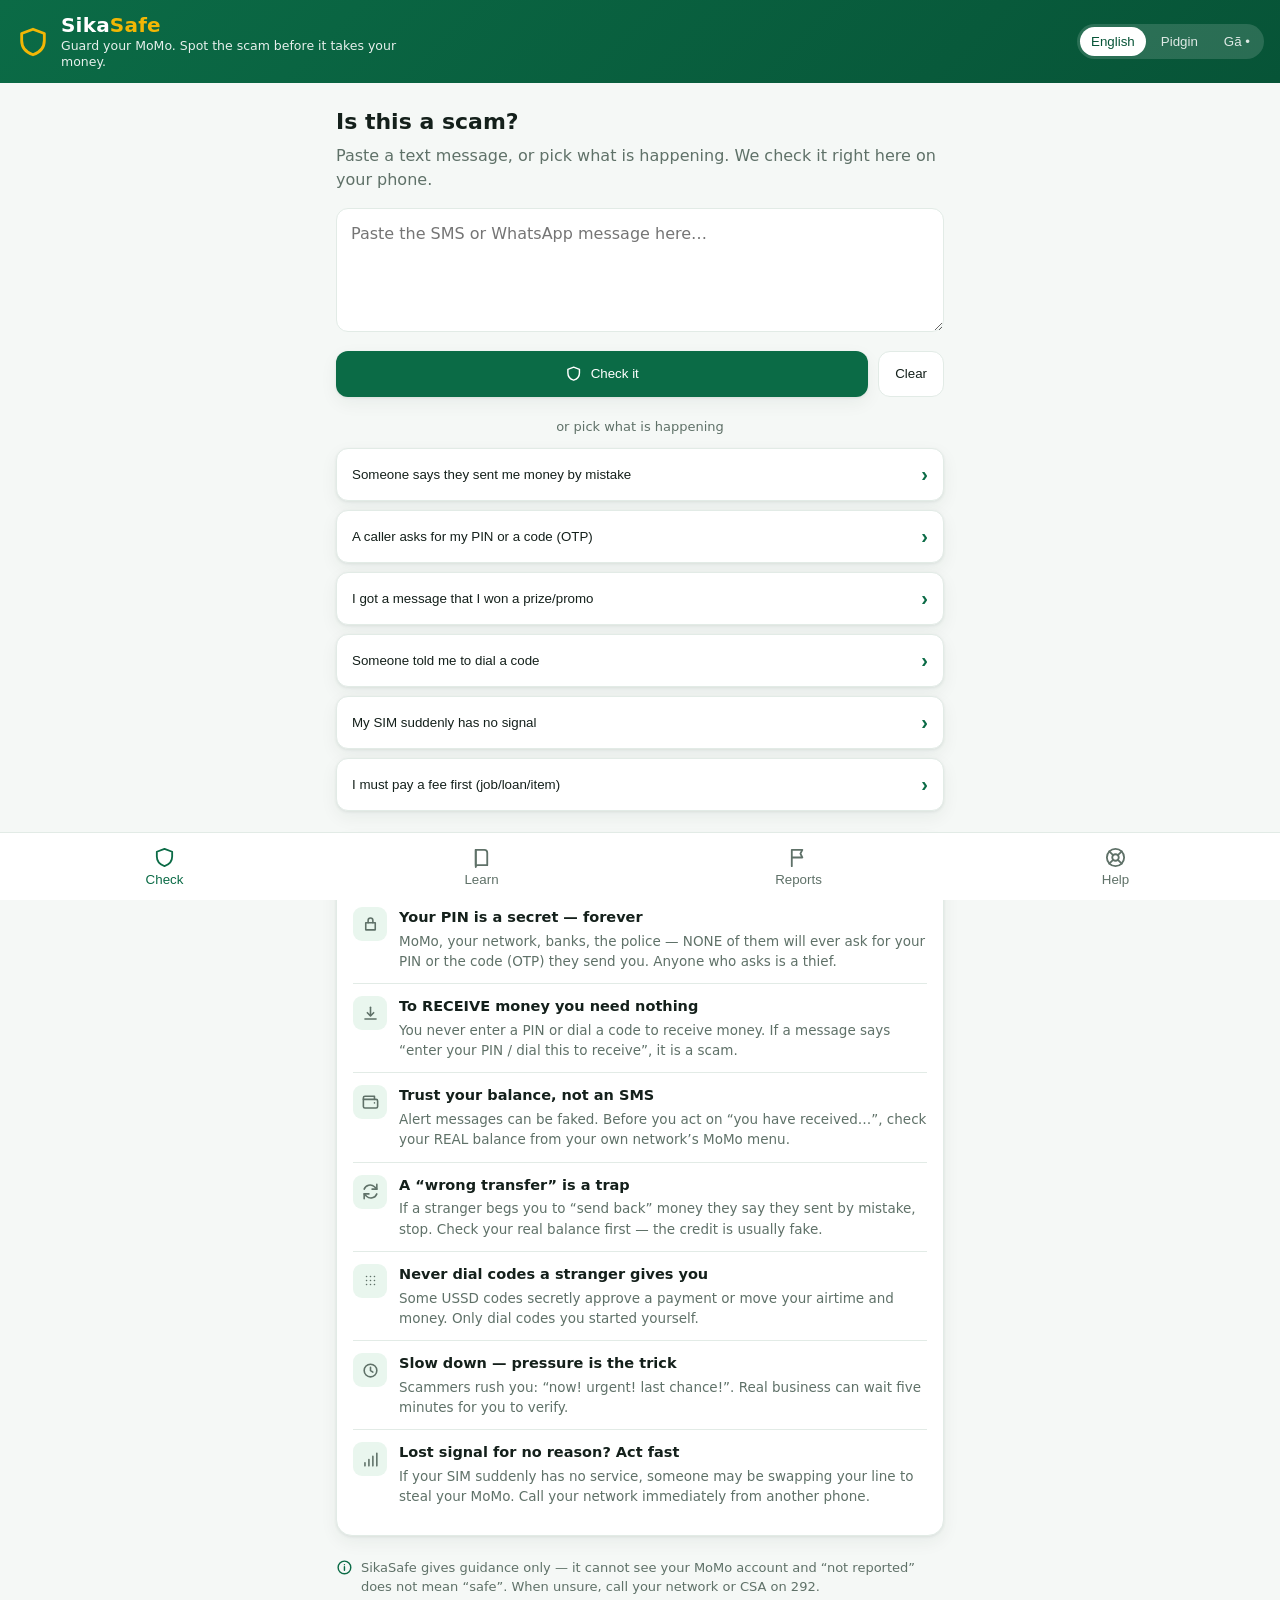
==== sikasafe/index.html @ db342c2e "Add SikaSafe: a MoMo scam-shield PWA for Ghana New standalone project fighting Ghana's mobile-money " ====
<!doctype html>
<html lang="en">
<head>
<meta charset="utf-8">
<meta name="viewport" content="width=device-width, initial-scale=1, viewport-fit=cover">
<title>SikaSafe — Guard your MoMo from scams</title>
<meta name="description" content="A free, offline tool that helps you spot mobile money (MoMo) scams in Ghana before you lose money. Check messages, learn the tricks, and know who to call.">
<meta name="theme-color" content="#0b6b46">
<link rel="manifest" href="manifest.webmanifest">
<link rel="icon" href="icons/favicon.svg" type="image/svg+xml">
<link rel="apple-touch-icon" href="icons/favicon.svg">
<link rel="stylesheet" href="css/styles.css">
</head>
<body>
<header class="topbar">
  <div class="brand">
    <svg class="logo" aria-hidden="true"><use href="#i-shield"/></svg>
    <div>
      <div class="brand-name">Sika<span>Safe</span></div>
      <p id="tagline" class="brand-tag"></p>
    </div>
  </div>
  <div id="lang" class="lang" role="group" aria-label="Language"></div>
</header>

<main>
  <section class="view" data-view="check" id="view-check"></section>
  <section class="view" data-view="learn" id="view-learn" hidden></section>
  <section class="view" data-view="report" id="view-report" hidden></section>
  <section class="view" data-view="help" id="view-help" hidden></section>
</main>

<nav class="tabbar" aria-label="Sections">
  <button class="navbtn is-active" data-view="check"><svg class="ic" aria-hidden="true"><use href="#i-shield"/></svg><span class="navlabel">Check</span></button>
  <button class="navbtn" data-view="learn"><svg class="ic" aria-hidden="true"><use href="#i-book"/></svg><span class="navlabel">Learn</span></button>
  <button class="navbtn" data-view="report"><svg class="ic" aria-hidden="true"><use href="#i-flag"/></svg><span class="navlabel">Reports</span></button>
  <button class="navbtn" data-view="help"><svg class="ic" aria-hidden="true"><use href="#i-lifebuoy"/></svg><span class="navlabel">Help</span></button>
</nav>

<div id="toast" class="toast" role="status" hidden></div>

<!-- icon set -->
<svg width="0" height="0" style="position:absolute" aria-hidden="true">
  <symbol id="i-shield" viewBox="0 0 24 24"><path d="M12 3 4 6v5c0 5 3.4 8.5 8 10 4.6-1.5 8-5 8-10V6z"/></symbol>
  <symbol id="i-lock" viewBox="0 0 24 24"><path d="M6 11h12v9H6z"/><path d="M9 11V8a3 3 0 0 1 6 0v3"/></symbol>
  <symbol id="i-download" viewBox="0 0 24 24"><path d="M12 4v10"/><path d="m8 11 4 4 4-4"/><path d="M5 19h14"/></symbol>
  <symbol id="i-balance" viewBox="0 0 24 24"><path d="M3 8h16a2 2 0 0 1 2 2v7a2 2 0 0 1-2 2H5a2 2 0 0 1-2-2z"/><path d="M3 8V6a2 2 0 0 1 2-2h12v4"/><path d="M17 12.5h.01"/></symbol>
  <symbol id="i-reverse" viewBox="0 0 24 24"><path d="M4 9a8 8 0 0 1 13-3l3 3"/><path d="M20 3v6h-6"/><path d="M20 15a8 8 0 0 1-13 3l-3-3"/><path d="M4 21v-6h6"/></symbol>
  <symbol id="i-dial" viewBox="0 0 24 24"><path d="M7 7h.01M12 7h.01M17 7h.01M7 12h.01M12 12h.01M17 12h.01M7 17h.01M12 17h.01M17 17h.01"/></symbol>
  <symbol id="i-clock" viewBox="0 0 24 24"><circle cx="12" cy="12" r="8"/><path d="M12 8v4l3 2"/></symbol>
  <symbol id="i-signal" viewBox="0 0 24 24"><path d="M5 20v-4M10 20v-8M15 20v-12M20 20V4"/></symbol>
  <symbol id="i-headset" viewBox="0 0 24 24"><path d="M5 14v-2a7 7 0 0 1 14 0v2"/><path d="M5 14h2v5H6a2 2 0 0 1-2-2v-1a2 2 0 0 1 1-2z"/><path d="M19 14h-2v5h1a2 2 0 0 0 2-2v-1a2 2 0 0 0-1-2z"/></symbol>
  <symbol id="i-gift" viewBox="0 0 24 24"><path d="M4 12h16v8H4z"/><path d="M3 8h18v4H3z"/><path d="M12 8v12"/><path d="M12 8C9 8 8 4 10 4s2 4 2 4M12 8c3 0 4-4 2-4s-2 4-2 4"/></symbol>
  <symbol id="i-check" viewBox="0 0 24 24"><path d="M20 6 9 17l-5-5"/></symbol>
  <symbol id="i-warn" viewBox="0 0 24 24"><path d="M12 4 2 20h20z"/><path d="M12 10v4M12 17h.01"/></symbol>
  <symbol id="i-danger" viewBox="0 0 24 24"><path d="M8 3h8l5 5v8l-5 5H8l-5-5V8z"/><path d="M12 8v5M12 16h.01"/></symbol>
  <symbol id="i-phone" viewBox="0 0 24 24"><path d="M5 4h3l2 5-2 1a11 11 0 0 0 5 5l1-2 5 2v3a2 2 0 0 1-2 2A16 16 0 0 1 3 6a2 2 0 0 1 2-2z"/></symbol>
  <symbol id="i-whatsapp" viewBox="0 0 24 24"><path d="M20 12a8 8 0 0 1-11.5 7.2L4 20.5l1.4-4.3A8 8 0 1 1 20 12z"/><path d="M8.5 9c0 3.6 2.9 6.5 6.5 6.5"/></symbol>
  <symbol id="i-mail" viewBox="0 0 24 24"><path d="M3 6h18v12H3z"/><path d="m3 7 9 6 9-6"/></symbol>
  <symbol id="i-star" viewBox="0 0 24 24"><path d="m12 3 2.6 5.6 6 .8-4.4 4.2 1.1 6L12 17l-5.3 2.6 1.1-6L3.4 9.4l6-.8z"/></symbol>
  <symbol id="i-chevron" viewBox="0 0 24 24"><path d="m6 9 6 6 6-6"/></symbol>
  <symbol id="i-info" viewBox="0 0 24 24"><circle cx="12" cy="12" r="9"/><path d="M12 11v5M12 8h.01"/></symbol>
  <symbol id="i-search" viewBox="0 0 24 24"><circle cx="11" cy="11" r="6"/><path d="m20 20-3.6-3.6"/></symbol>
  <symbol id="i-flag" viewBox="0 0 24 24"><path d="M5 21V4M5 4h11l-2 4 2 4H5"/></symbol>
  <symbol id="i-trash" viewBox="0 0 24 24"><path d="M4 7h16M9 7V5h6v2M6 7l1 13h10l1-13"/></symbol>
  <symbol id="i-share" viewBox="0 0 24 24"><circle cx="6" cy="12" r="2.4"/><circle cx="18" cy="6" r="2.4"/><circle cx="18" cy="18" r="2.4"/><path d="m8.1 10.9 7.8-3.8M8.1 13.1l7.8 3.8"/></symbol>
  <symbol id="i-book" viewBox="0 0 24 24"><path d="M6 4h9a3 3 0 0 1 3 3v13H8a2 2 0 0 0-2 2z"/><path d="M6 4v16"/></symbol>
  <symbol id="i-lifebuoy" viewBox="0 0 24 24"><circle cx="12" cy="12" r="9"/><circle cx="12" cy="12" r="3.4"/><path d="m5.5 5.5 4 4M14.5 14.5l4 4M18.5 5.5l-4 4M9.5 14.5l-4 4"/></symbol>
</svg>

<script src="js/data.js"></script>
<script src="js/detector.js"></script>
<script src="js/app.js"></script>
</body>
</html>
---- sikasafe/css/styles.css ----
/* ============================================================
   SikaSafe — styles. Mobile-first, high-contrast, big tap targets.
   Ghana-inspired palette (green / gold / red) used with restraint.
   ============================================================ */
:root{
  --green:#0b6b46; --green-d:#075437; --gold:#f2b705; --red:#d23b3b;
  --ink:#14201b; --mut:#5f7168; --line:#e2ebe6; --bg:#f5f8f6; --card:#ffffff;
  --danger:#c62828; --danger-bg:#fdecec; --caution:#b26a00; --caution-bg:#fdf3e3;
  --clear:#1f7a4d; --clear-bg:#e9f6ee;
  --shadow:0 1px 3px rgba(20,50,35,.08),0 6px 18px rgba(20,50,35,.06);
}
*{box-sizing:border-box}
html{-webkit-text-size-adjust:100%}
body{
  margin:0;background:var(--bg);color:var(--ink);
  font:16px/1.5 system-ui,-apple-system,Segoe UI,Roboto,sans-serif;
  padding-bottom:78px;
}
.ic{width:1.3em;height:1.3em;fill:none;stroke:currentColor;stroke-width:2;
  stroke-linecap:round;stroke-linejoin:round;flex:none;vertical-align:-.2em}
.ic.sm{width:1.05em;height:1.05em;stroke-width:2.2}

/* header */
.topbar{
  background:linear-gradient(135deg,var(--green),var(--green-d));color:#fff;
  padding:14px 16px calc(14px + env(safe-area-inset-top,0)) 16px;padding-top:max(14px,env(safe-area-inset-top,0));
  display:flex;align-items:center;justify-content:space-between;gap:10px;flex-wrap:wrap;
  position:sticky;top:0;z-index:10;
}
.brand{display:flex;align-items:center;gap:11px;min-width:0}
.logo{width:34px;height:34px;fill:none;stroke:var(--gold);stroke-width:2;stroke-linejoin:round;flex:none}
.brand-name{font-weight:800;font-size:20px;letter-spacing:.2px;line-height:1.1}
.brand-name span{color:var(--gold)}
.brand-tag{margin:2px 0 0;font-size:12.5px;opacity:.9;line-height:1.25;max-width:44ch}
.lang{display:flex;gap:4px;background:rgba(255,255,255,.14);padding:3px;border-radius:999px}
.lang-btn{
  border:0;background:transparent;color:#fff;font:600 13px/1 inherit;
  padding:7px 11px;border-radius:999px;cursor:pointer;opacity:.85;
}
.lang-btn.is-active{background:#fff;color:var(--green-d);opacity:1}

/* layout */
main{max-width:640px;margin:0 auto;padding:18px 16px 30px}
.h-title{font-size:22px;font-weight:800;margin:4px 0 6px}
.h-sub{color:var(--mut);margin:0 0 16px}
.sec{font-size:16px;font-weight:800;margin:26px 0 10px}
.lbl{font-weight:700;margin:14px 0 6px;display:flex;align-items:center;gap:6px}
.muted{color:var(--mut)}
.fineprint{color:var(--mut);font-size:13px;display:flex;gap:8px;align-items:flex-start;margin-top:22px}
.fineprint .ic{color:var(--green);margin-top:1px}

/* buttons */
.btn{
  display:inline-flex;align-items:center;justify-content:center;gap:8px;
  border:0;border-radius:12px;font:700 15px/1 inherit;padding:14px 16px;cursor:pointer;
}
.btn.primary{background:var(--green);color:#fff;box-shadow:var(--shadow)}
.btn.primary:active{background:var(--green-d)}
.btn.ghost{background:#fff;color:var(--ink);border:1px solid var(--line)}
.btn.tiny{padding:8px 11px;font-size:13px;border-radius:10px;background:#fff;color:var(--green-d);border:1px solid var(--line)}
.row{display:flex;gap:10px;margin-top:12px}
.row .btn.primary{flex:1}
.icon-btn{background:transparent;border:0;color:var(--mut);cursor:pointer;padding:8px;border-radius:8px}

/* inputs */
.msg,.inp{
  width:100%;border:1.5px solid var(--line);border-radius:12px;background:#fff;
  font:inherit;color:var(--ink);padding:13px 14px;resize:vertical;
}
.msg:focus,.inp:focus{outline:none;border-color:var(--green)}
textarea.msg{min-height:96px}

/* check: chips + rules */
.or{text-align:center;color:var(--mut);font-size:13px;margin:20px 0 12px;position:relative}
.chips{display:flex;flex-direction:column;gap:9px}
.chip{
  text-align:left;background:#fff;border:1px solid var(--line);border-radius:12px;
  padding:14px 15px;font:600 14.5px/1.3 inherit;color:var(--ink);cursor:pointer;
  display:flex;align-items:center;gap:10px;box-shadow:var(--shadow);
}
.chip::before{content:"›";color:var(--green);font-size:20px;font-weight:800;margin-left:auto;order:2}
.chip:active{border-color:var(--green)}

.rules-card{background:var(--card);border:1px solid var(--line);border-radius:16px;padding:16px;margin-top:24px;box-shadow:var(--shadow)}
.rules-head{display:flex;align-items:center;justify-content:space-between;gap:10px;margin-bottom:6px}
.rules-head h2{font-size:16px;font-weight:800;margin:0;display:flex;align-items:center;gap:8px}
.rules-head h2 .ic{color:var(--gold)}
.rules{list-style:none;margin:8px 0 0;padding:0;counter-reset:r}
.rules li{display:flex;gap:12px;padding:12px 0;border-top:1px solid var(--line)}
.rules li:first-child{border-top:0}
.ri{width:34px;height:34px;border-radius:9px;background:var(--clear-bg);color:var(--green);
  display:grid;place-items:center;flex:none}
.ri .ic{width:19px;height:19px}
.rules li div{display:flex;flex-direction:column;gap:2px}
.rules li b{font-size:14.5px}
.rules li span{color:var(--mut);font-size:13.5px}

/* verdict / result */
.result{margin-top:14px}
.verdict{border-radius:14px;border:1.5px solid;padding:14px;box-shadow:var(--shadow)}
.verdict.danger{border-color:#f2c4c4;background:var(--danger-bg)}
.verdict.caution{border-color:#f3ddb4;background:var(--caution-bg)}
.verdict.clear{border-color:#c8e8d5;background:var(--clear-bg)}
.v-head{display:flex;gap:11px;align-items:flex-start}
.v-head .ic{width:26px;height:26px;flex:none;margin-top:1px}
.verdict.danger .v-head .ic{color:var(--danger)}
.verdict.caution .v-head .ic{color:var(--caution)}
.verdict.clear .v-head .ic{color:var(--clear)}
.v-head b{font-size:16.5px;display:block}
.v-head span{color:var(--mut);font-size:14px}
.flags{margin-top:12px;display:flex;flex-direction:column;gap:9px}
.flags-h{font-weight:700;font-size:13.5px;margin:4px 0 0}
.flag{background:rgba(255,255,255,.7);border-radius:10px;padding:10px 12px}
.flag b{display:flex;gap:6px;align-items:center;font-size:14px;color:var(--danger)}
.verdict.caution .flag b{color:var(--caution)}
.flag span{display:block;color:var(--ink);font-size:13.5px;margin-top:3px}
.sit-body{margin-top:12px}
.sit-how{font-size:14.5px;margin:0 0 6px}
.two{display:grid;gap:12px}
@media(min-width:520px){.two{grid-template-columns:1fr 1fr}}
.two ul{margin:4px 0 0;padding-left:18px}
.two li{font-size:13.5px;margin:3px 0}
.two .lbl{margin:0}

/* learn */
.scam-list{display:flex;flex-direction:column;gap:10px}
.scam{background:var(--card);border:1px solid var(--line);border-radius:14px;overflow:hidden;box-shadow:var(--shadow)}
.scam summary{display:flex;align-items:center;gap:11px;padding:15px;cursor:pointer;font-weight:700;list-style:none}
.scam summary::-webkit-details-marker{display:none}
.scam summary .chev{margin-left:auto;color:var(--mut);transition:transform .2s}
.scam[open] summary .chev{transform:rotate(180deg)}
.scam-inner{padding:0 15px 16px}
.scam-inner p{font-size:14.5px;margin:0 0 4px}
.scam-inner ul{margin:4px 0 6px;padding-left:20px}
.scam-inner li{font-size:14px;margin:4px 0}
.scam .ri{background:#f0f4f2}

/* reports */
.lookup{display:flex;gap:9px;margin-bottom:12px}
.lookup .inp{flex:1}
.report-form{background:var(--card);border:1px solid var(--line);border-radius:14px;margin:14px 0;box-shadow:var(--shadow)}
.report-form summary{padding:14px 15px;font-weight:700;cursor:pointer;display:flex;align-items:center;gap:9px;list-style:none}
.report-form summary::-webkit-details-marker{display:none}
.rf-inner{padding:0 15px 15px;display:flex;flex-direction:column;gap:10px}
.report-list{margin-top:16px}
.rep{display:flex;align-items:center;gap:10px;background:#fff;border:1px solid var(--line);
  border-radius:12px;padding:11px 13px;margin-bottom:8px}
.rep div{display:flex;flex-direction:column;min-width:0}
.rep b{font-size:15px}
.rep span{color:var(--mut);font-size:13px;overflow:hidden;text-overflow:ellipsis}
.rep .icon-btn{margin-left:auto}

/* help */
.steps{margin:0 0 6px;padding-left:22px;display:flex;flex-direction:column;gap:10px}
.steps li{font-size:15px}
.steps li:first-child{font-weight:700}
.contacts{display:flex;flex-direction:column;gap:11px}
.contact{background:var(--card);border:1px solid var(--line);border-radius:14px;padding:14px 15px;box-shadow:var(--shadow)}
.contact.primary{border-color:var(--green);border-width:1.5px}
.contact>b{font-size:15.5px}
.cnote{color:var(--mut);font-size:13.5px;margin:3px 0 9px}
.cline{display:flex;align-items:center;gap:8px;padding:8px 0;color:var(--ink);text-decoration:none;border-top:1px solid var(--line)}
.cline:first-of-type{border-top:0}
a.cline{color:var(--green-d)}
a.cline b{color:var(--green-d)}

.ga-note{background:var(--caution-bg);border:1px solid #f3ddb4;color:var(--caution);
  border-radius:11px;padding:10px 12px;font-size:13px;display:flex;gap:8px;align-items:flex-start;margin:0 0 14px}
.ga-note .ic{margin-top:1px}

/* tab bar */
.tabbar{
  position:fixed;left:0;right:0;bottom:0;z-index:20;background:#fff;
  border-top:1px solid var(--line);display:flex;
  padding:6px 6px calc(6px + env(safe-area-inset-bottom,0));
}
.navbtn{
  flex:1;background:transparent;border:0;cursor:pointer;color:var(--mut);
  display:flex;flex-direction:column;align-items:center;gap:3px;padding:7px 4px;border-radius:10px;
  font:600 11.5px/1 inherit;
}
.navbtn .ic{width:23px;height:23px;stroke-width:1.9}
.navbtn.is-active{color:var(--green)}

/* toast */
.toast{
  position:fixed;left:50%;transform:translateX(-50%);bottom:86px;z-index:40;
  background:var(--ink);color:#fff;padding:11px 16px;border-radius:999px;font-size:14px;
  box-shadow:0 6px 20px rgba(0,0,0,.25);max-width:90vw;text-align:center;
}
@media(prefers-reduced-motion:no-preference){
  .result,.scam-inner{animation:fade .2s ease}
  @keyframes fade{from{opacity:0;transform:translateY(4px)}to{opacity:1;transform:none}}
}
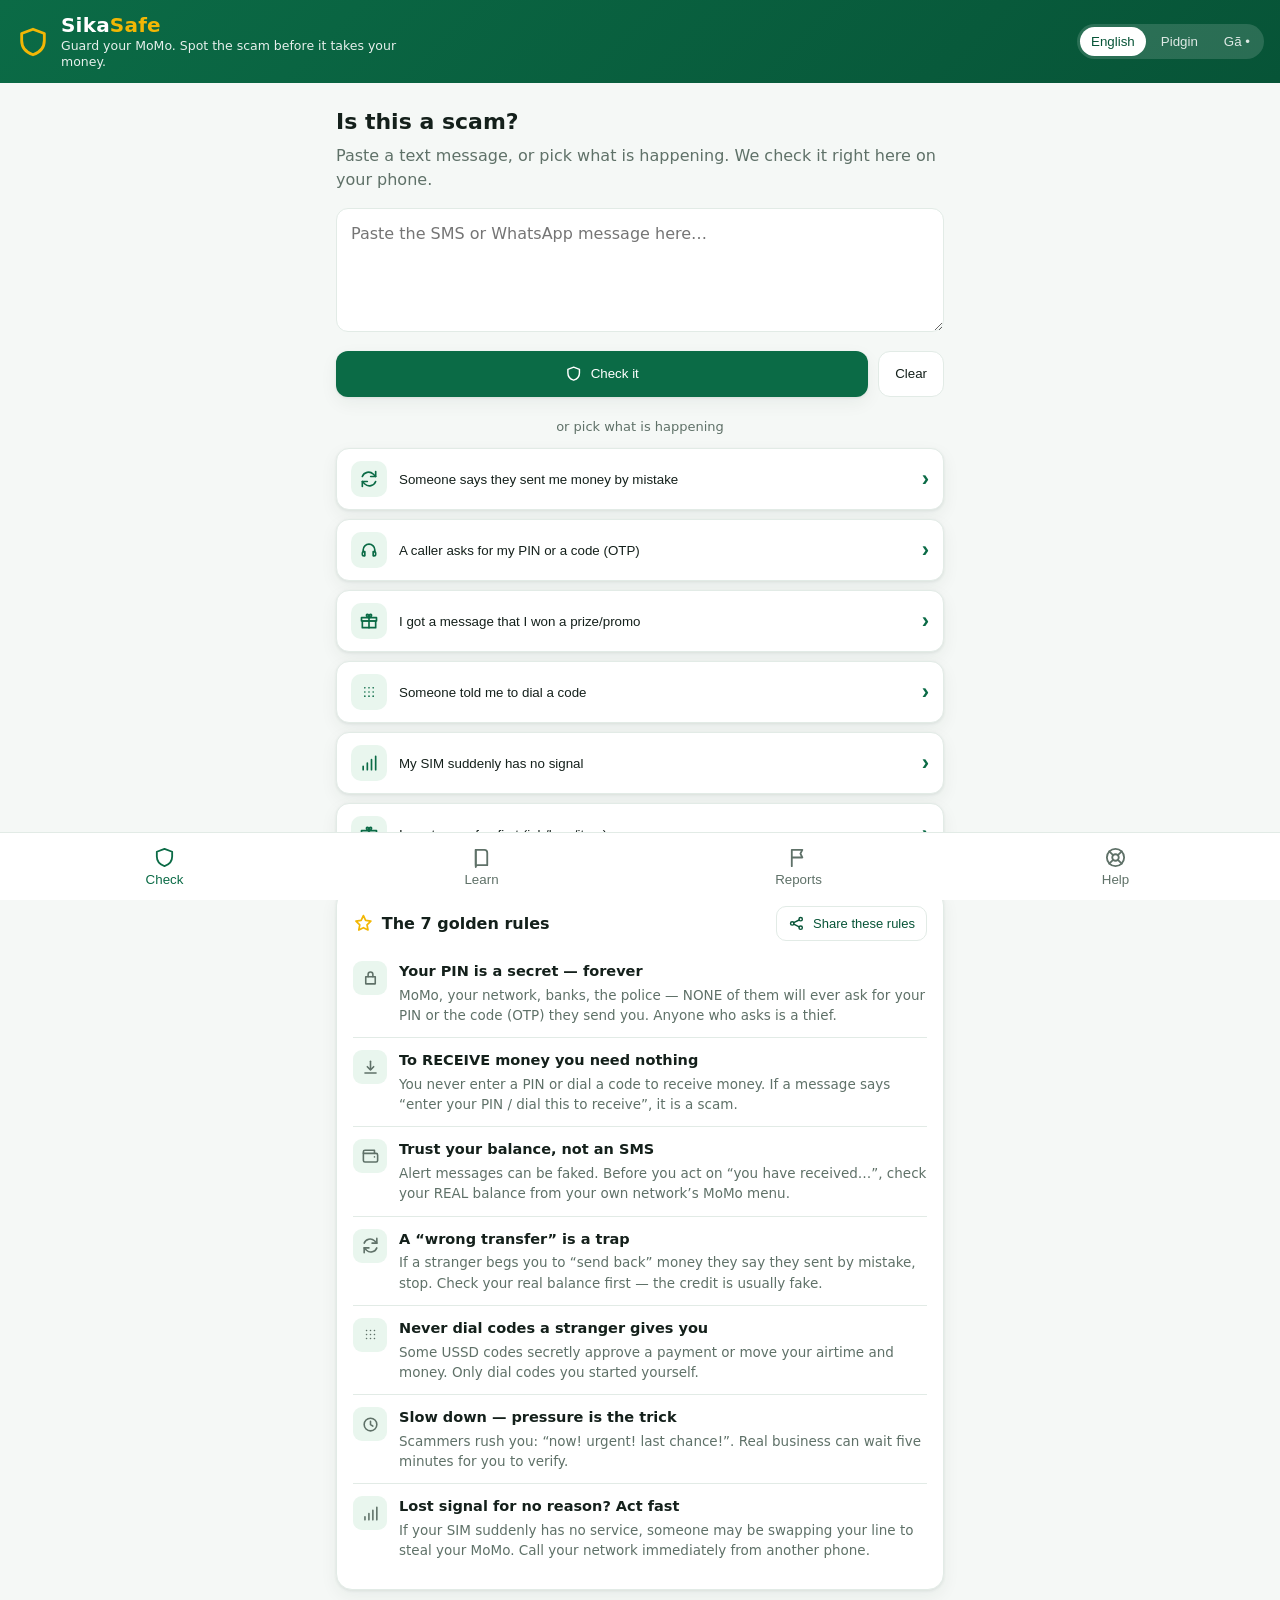
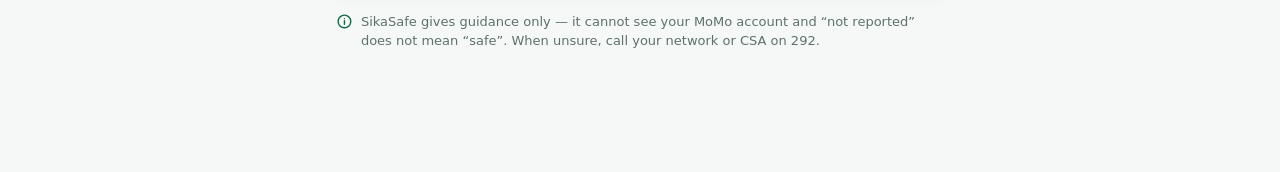
==== commit 9a6a5234: "SikaSafe: add community backend + UI upgrade Turns per-phone scam reports into a shared, crowd-sourc" ====
--- a/sikasafe/index.html
+++ b/sikasafe/index.html
@@ -66,10 +66,12 @@
   <symbol id="i-share" viewBox="0 0 24 24"><circle cx="6" cy="12" r="2.4"/><circle cx="18" cy="6" r="2.4"/><circle cx="18" cy="18" r="2.4"/><path d="m8.1 10.9 7.8-3.8M8.1 13.1l7.8 3.8"/></symbol>
   <symbol id="i-book" viewBox="0 0 24 24"><path d="M6 4h9a3 3 0 0 1 3 3v13H8a2 2 0 0 0-2 2z"/><path d="M6 4v16"/></symbol>
   <symbol id="i-lifebuoy" viewBox="0 0 24 24"><circle cx="12" cy="12" r="9"/><circle cx="12" cy="12" r="3.4"/><path d="m5.5 5.5 4 4M14.5 14.5l4 4M18.5 5.5l-4 4M9.5 14.5l-4 4"/></symbol>
+  <symbol id="i-globe" viewBox="0 0 24 24"><circle cx="12" cy="12" r="9"/><path d="M3 12h18M12 3c2.6 2.7 2.6 15.3 0 18M12 3c-2.6 2.7-2.6 15.3 0 18"/></symbol>
 </svg>
 
 <script src="js/data.js"></script>
 <script src="js/detector.js"></script>
+<script src="js/api.js"></script>
 <script src="js/app.js"></script>
 </body>
 </html>
--- a/sikasafe/css/styles.css
+++ b/sikasafe/css/styles.css
@@ -74,12 +74,16 @@
 .or{text-align:center;color:var(--mut);font-size:13px;margin:20px 0 12px;position:relative}
 .chips{display:flex;flex-direction:column;gap:9px}
 .chip{
-  text-align:left;background:#fff;border:1px solid var(--line);border-radius:12px;
-  padding:14px 15px;font:600 14.5px/1.3 inherit;color:var(--ink);cursor:pointer;
-  display:flex;align-items:center;gap:10px;box-shadow:var(--shadow);
-}
-.chip::before{content:"›";color:var(--green);font-size:20px;font-weight:800;margin-left:auto;order:2}
-.chip:active{border-color:var(--green)}
+  text-align:left;background:var(--card);border:1px solid var(--line);border-radius:13px;
+  padding:12px 14px;font:600 14.5px/1.3 inherit;color:var(--ink);cursor:pointer;
+  display:flex;align-items:center;gap:12px;box-shadow:var(--shadow);
+}
+.chip .ci{width:36px;height:36px;border-radius:10px;background:var(--clear-bg);color:var(--green);
+  display:grid;place-items:center;flex:none}
+.chip .ci .ic{width:20px;height:20px}
+.chip .ct{flex:1}
+.chip::after{content:"›";color:var(--green);font-size:22px;font-weight:800;line-height:1}
+.chip:active{border-color:var(--green);transform:scale(.99)}
 
 .rules-card{background:var(--card);border:1px solid var(--line);border-radius:16px;padding:16px;margin-top:24px;box-shadow:var(--shadow)}
 .rules-head{display:flex;align-items:center;justify-content:space-between;gap:10px;margin-bottom:6px}
@@ -192,3 +196,50 @@
   .result,.scam-inner{animation:fade .2s ease}
   @keyframes fade{from{opacity:0;transform:translateY(4px)}to{opacity:1;transform:none}}
 }
+
+/* risk meter on verdict cards */
+.meter{height:7px;border-radius:99px;background:rgba(20,50,35,.1);margin:12px 0 2px;overflow:hidden}
+.meter span{display:block;height:100%;border-radius:99px;transition:width .5s cubic-bezier(.2,.7,.2,1)}
+.verdict.danger .meter span{background:var(--danger)}
+.verdict.caution .meter span{background:var(--caution)}
+.verdict.clear .meter span{background:var(--clear)}
+
+/* community bar + states */
+.commbar{display:flex;align-items:center;gap:8px;font-size:13px;border-radius:11px;
+  padding:9px 12px;margin:0 0 14px;flex-wrap:wrap}
+.commbar.on{background:var(--clear-bg);color:var(--clear);border:1px solid #c8e8d5}
+.commbar.off{background:#eef3f0;color:var(--mut);border:1px solid var(--line)}
+.commbar .cs{opacity:.9}
+.loading{display:flex;align-items:center;gap:10px;color:var(--mut);font-size:14px;
+  padding:14px;background:var(--card);border:1px solid var(--line);border-radius:12px}
+.loading .ic{color:var(--green);animation:spin 1s linear infinite}
+@keyframes spin{to{transform:rotate(360deg)}}
+.also{font-size:13px;margin:10px 0 0;color:var(--ink)}
+.also.muted{color:var(--mut)}
+.small{font-size:12.5px}
+.server-ctl{margin-top:16px;background:var(--card);border:1px solid var(--line);
+  border-radius:14px;box-shadow:var(--shadow)}
+.server-ctl>summary{padding:13px 15px;font-weight:700;cursor:pointer;color:var(--mut);
+  display:flex;align-items:center;gap:9px;list-style:none}
+.server-ctl>summary::-webkit-details-marker{display:none}
+
+/* focus visibility */
+:focus-visible{outline:3px solid var(--gold);outline-offset:2px;border-radius:8px}
+
+/* dark mode */
+@media (prefers-color-scheme: dark){
+  :root{
+    --ink:#e8f1eb;--mut:#9fb2a9;--line:#26332c;--bg:#0e1512;--card:#161f1a;
+    --green:#27a06d;--green-d:#0c6c47;
+    --danger:#ff6f6f;--danger-bg:#2c1616;--caution:#eab758;--caution-bg:#2b2214;
+    --clear:#54d38d;--clear-bg:#12271d;
+    --shadow:0 1px 3px rgba(0,0,0,.35),0 6px 18px rgba(0,0,0,.28);
+  }
+  .btn.ghost,.btn.tiny,.msg,.inp,.rep,.tabbar{background:var(--card)}
+  .lang{background:rgba(255,255,255,.14)}
+  .flag{background:rgba(255,255,255,.06)}
+  .meter{background:rgba(255,255,255,.1)}
+  .commbar.off{background:#141c18}
+  .ri,.scam .ri{background:#12271d}
+  .toast{background:#e8f1eb;color:#0e1512}
+}
